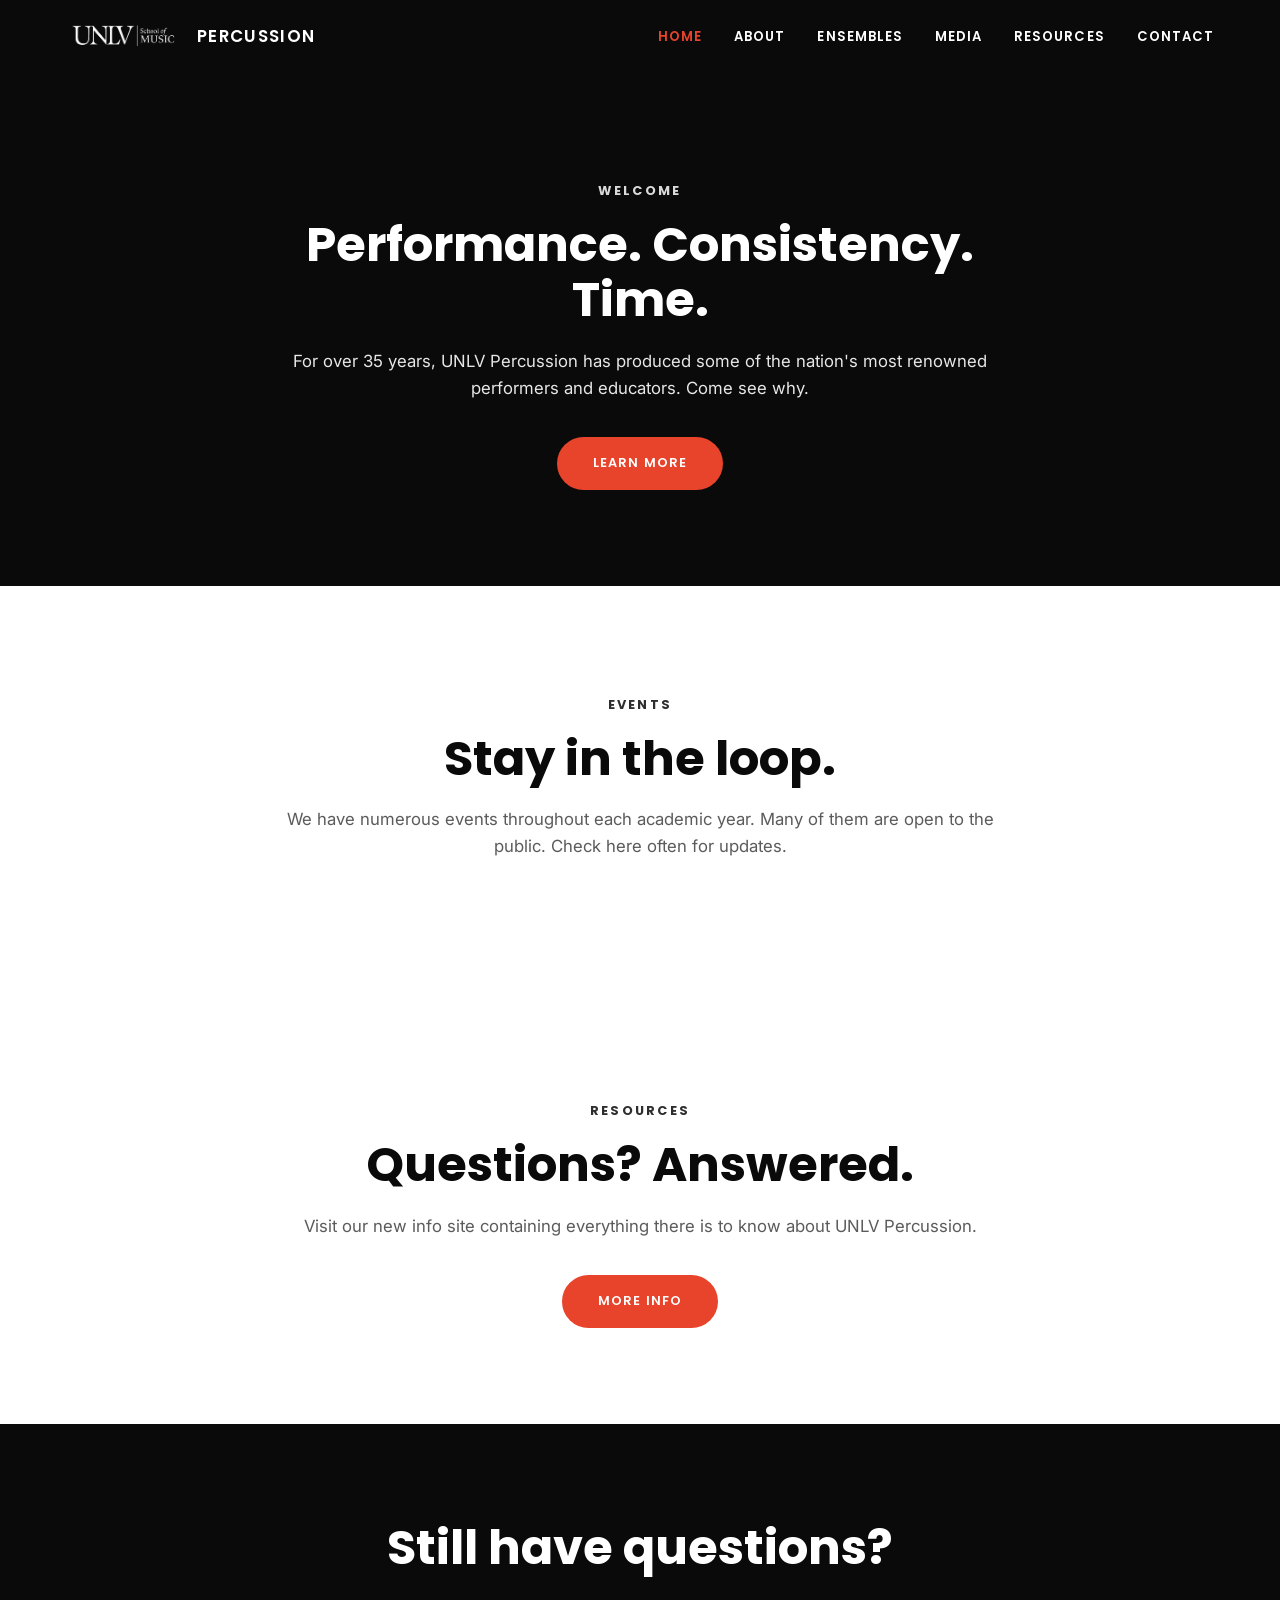
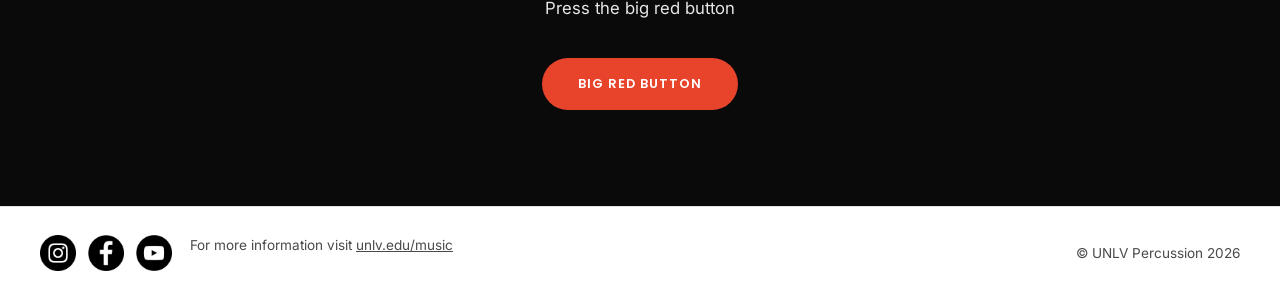
==== index.html @ 46de3e6f "Rebuild unlvpercussion.com as a static HTML/CSS site Plain HTML pages (one folder per route, preserv" ====
<!DOCTYPE html>
<html lang="en">
<head>
<meta charset="UTF-8">
<meta name="viewport" content="width=device-width, initial-scale=1.0">
<title>Percussion Program | UNLV Percussion | Las Vegas</title>
<link rel="stylesheet" href="styles.css">
</head>
<body>

<header class="site-header">
  <div class="header-inner">
    <a href="index.html" class="brand">
      <img src="images/logo-som-seal.png" alt="UNLV School of Music" class="brand-seal">
      <span class="brand-name">PERCUSSION</span>
    </a>
    <button class="nav-toggle" aria-label="Toggle menu" aria-expanded="false">&#9776;</button>
    <nav class="site-nav">
      <ul>
        <li><a href="index.html" class="current">HOME</a></li>
        <li><a href="about-1/">ABOUT</a></li>
        <li><a href="ensembles/">ENSEMBLES</a></li>
        <li><a href="media/">MEDIA</a></li>
        <li class="has-dropdown">
          <a href="services-2/">RESOURCES</a>
          <ul class="dropdown">
            <li><a href="undergrad-resources/">Undergraduate Resources</a></li>
            <li><a href="graduate-resources/">Graduate Resources</a></li>
          </ul>
        </li>
        <li><a href="contact/">CONTACT</a></li>
      </ul>
    </nav>
  </div>
</header>

<main>

  <section class="block block-dark">
    <div class="block-inner">
      <p class="eyebrow">WELCOME</p>
      <h1>Performance. Consistency. Time.</h1>
      <p class="subtext">For over 35 years, UNLV Percussion has produced some of the nation's most renowned performers and educators. Come see why.</p>
      <div class="btn-wrap">
        <a href="about-1/" class="btn">Learn More</a>
      </div>
    </div>
  </section>

  <section class="block block-light">
    <div class="block-inner">
      <p class="eyebrow">EVENTS</p>
      <h2>Stay in the loop.</h2>
      <p class="subtext">We have numerous events throughout each academic year. Many of them are open to the public. Check here often for updates.</p>
    </div>
  </section>

  <section class="block block-light">
    <div class="block-inner">
      <p class="eyebrow">RESOURCES</p>
      <h2>Questions? Answered.</h2>
      <p class="subtext">Visit our new info site containing everything there is to know about UNLV Percussion.</p>
      <div class="btn-wrap">
        <a href="https://unlvpercussion.info/" class="btn">More Info</a>
      </div>
    </div>
  </section>

  <section class="block block-dark">
    <div class="block-inner">
      <h2>Still have questions?</h2>
      <p class="subtext">Press the big red button</p>
      <div class="btn-wrap">
        <a href="contact/" class="btn">Big Red Button</a>
      </div>
    </div>
  </section>

</main>

<footer class="site-footer">
  <div class="footer-inner">
    <div class="social-links">
      <a href="https://www.instagram.com/unlvpercussion" aria-label="Instagram"><img src="images/icon-instagram.png" alt="Instagram"></a>
      <a href="https://www.facebook.com/unlvpercussion" aria-label="Facebook"><img src="images/icon-facebook.png" alt="Facebook"></a>
      <a href="https://www.youtube.com/user/unlvpercussion" aria-label="YouTube"><img src="images/icon-youtube.png" alt="YouTube"></a>
      <span class="footer-note">For more information visit <a href="https://www.unlv.edu/music">unlv.edu/music</a></span>
    </div>
    <p class="copyright">&copy; UNLV Percussion 2026</p>
  </div>
</footer>

<script src="nav.js"></script>
</body>
</html>
---- styles.css ----
/* UNLV Percussion — shared stylesheet
   Fonts: Poppins (headings/UI), Inter (body text) */

@import url('https://fonts.googleapis.com/css2?family=Poppins:wght@500;600;700;800&family=Inter:wght@400;500;600&display=swap');

:root {
  --black: #0a0a0a;
  --white: #ffffff;
  --red: #e8432b;
  --red-dark: #cf3420;
  --gray-text: #4a4a4a;
  --gray-border: #e2e2e2;
  --card-bg: #1c1c1c;
  --max-width: 1200px;
  --header-height: 72px;
  --font-head: 'Poppins', sans-serif;
  --font-body: 'Inter', sans-serif;
}

* {
  box-sizing: border-box;
}

html {
  scroll-behavior: smooth;
}

body {
  margin: 0;
  font-family: var(--font-body);
  color: var(--black);
  background: var(--white);
  line-height: 1.6;
}

img {
  max-width: 100%;
  display: block;
}

a {
  color: inherit;
  text-decoration: none;
}

ul {
  list-style: none;
  margin: 0;
  padding: 0;
}

h1, h2, h3, h4, h5 {
  font-family: var(--font-head);
  font-weight: 700;
  line-height: 1.15;
  margin: 0;
}

.visually-hidden {
  position: absolute;
  width: 1px;
  height: 1px;
  overflow: hidden;
  clip: rect(0 0 0 0);
  white-space: nowrap;
}

/* ---------- Header ---------- */

.site-header {
  position: sticky;
  top: 0;
  z-index: 100;
  background: var(--black);
  color: var(--white);
}

.header-inner {
  max-width: var(--max-width);
  margin: 0 auto;
  display: flex;
  align-items: center;
  justify-content: space-between;
  gap: 24px;
  padding: 14px 24px;
  min-height: var(--header-height);
}

.brand {
  display: flex;
  align-items: center;
  gap: 14px;
  flex-shrink: 0;
}

.brand-seal {
  height: 34px;
  width: auto;
}

.brand-name {
  font-family: var(--font-head);
  font-weight: 600;
  letter-spacing: 0.08em;
  font-size: 1.05rem;
  white-space: nowrap;
}

.nav-toggle {
  display: none;
  background: none;
  border: none;
  color: var(--white);
  font-size: 1.6rem;
  cursor: pointer;
  padding: 4px 8px;
}

.site-nav > ul {
  display: flex;
  align-items: center;
  gap: 28px;
}

.site-nav a {
  font-family: var(--font-head);
  font-weight: 600;
  font-size: 0.82rem;
  letter-spacing: 0.08em;
  text-transform: uppercase;
  padding: 8px 2px;
  white-space: nowrap;
}

.site-nav a:hover,
.site-nav a.current {
  color: var(--red);
}

.has-dropdown {
  position: relative;
}

.dropdown {
  position: absolute;
  top: 100%;
  left: 0;
  margin-top: 8px;
  background: var(--card-bg);
  min-width: 220px;
  border-radius: 8px;
  padding: 8px;
  box-shadow: 0 12px 30px rgba(0, 0, 0, 0.4);
  opacity: 0;
  visibility: hidden;
  transform: translateY(6px);
  transition: opacity 0.15s ease, transform 0.15s ease, visibility 0.15s;
}

.has-dropdown:hover .dropdown,
.has-dropdown:focus-within .dropdown {
  opacity: 1;
  visibility: visible;
  transform: translateY(0);
}

.dropdown li a {
  display: block;
  padding: 10px 12px;
  border-radius: 6px;
  text-transform: none;
  letter-spacing: 0;
  font-weight: 500;
  font-size: 0.85rem;
}

.dropdown li a:hover {
  background: rgba(255, 255, 255, 0.08);
  color: var(--white);
}

/* ---------- Buttons ---------- */

.btn {
  display: inline-block;
  font-family: var(--font-head);
  font-weight: 600;
  font-size: 0.8rem;
  letter-spacing: 0.08em;
  text-transform: uppercase;
  color: var(--white);
  background: var(--red);
  padding: 16px 36px;
  border-radius: 999px;
  border: none;
  cursor: pointer;
  transition: background 0.2s ease, transform 0.2s ease;
}

.btn:hover {
  background: var(--red-dark);
  transform: translateY(-1px);
}

/* ---------- Section blocks ---------- */

.block {
  padding: 96px 24px;
}

.block-inner {
  max-width: 760px;
  margin: 0 auto;
  text-align: center;
}

.block-dark {
  background: var(--black);
  color: var(--white);
}

.block-light {
  background: var(--white);
  color: var(--black);
}

.eyebrow {
  font-family: var(--font-head);
  font-weight: 700;
  font-size: 0.8rem;
  letter-spacing: 0.18em;
  text-transform: uppercase;
  margin-bottom: 16px;
  opacity: 0.85;
}

.block h1,
.block h2 {
  font-size: clamp(2rem, 5vw, 3rem);
  margin-bottom: 20px;
}

.block .subtext {
  font-size: 1.05rem;
  margin-bottom: 36px;
  opacity: 0.9;
}

.block-light .subtext {
  color: var(--gray-text);
}

.block .btn-wrap {
  margin-top: 8px;
}

.small-note {
  font-size: 0.95rem;
  margin: 24px 0 0;
}

.ghost-space {
  height: 2px;
}

/* ---------- Hero (page title) ---------- */

.hero {
  background: var(--black);
  color: var(--white);
  padding: 90px 24px 110px;
  text-align: center;
}

.hero-inner {
  max-width: 820px;
  margin: 0 auto;
}

.hero h1 {
  font-size: clamp(1.9rem, 4.5vw, 2.6rem);
  margin-bottom: 18px;
}

.hero h2 {
  font-size: clamp(2rem, 5vw, 3.1rem);
  margin-bottom: 18px;
}

.hero .subtext {
  font-size: 1.05rem;
  opacity: 0.9;
  max-width: 640px;
  margin: 0 auto 32px;
}

/* ---------- About page ---------- */

.copy-block {
  max-width: 760px;
  margin: 0 auto;
  padding: 80px 24px;
}

.copy-block h2 {
  font-size: 2rem;
  margin-bottom: 28px;
  text-align: center;
}

.copy-block p {
  margin: 0 0 20px;
  color: var(--gray-text);
}

.copy-block p:last-child {
  margin-bottom: 0;
}

.faculty-section {
  background: var(--black);
  color: var(--white);
  padding: 80px 24px;
}

.faculty-section h2 {
  text-align: center;
  font-size: 2rem;
  margin-bottom: 48px;
}

.faculty-section + .faculty-section {
  padding-top: 0;
}

.faculty-grid {
  max-width: var(--max-width);
  margin: 0 auto 64px;
  display: grid;
  grid-template-columns: repeat(3, 1fr);
  gap: 24px;
}

.faculty-grid:last-child {
  margin-bottom: 0;
}

.faculty-grid.single {
  grid-template-columns: minmax(220px, 320px);
  justify-content: center;
}

.faculty-card {
  position: relative;
  border-radius: 10px;
  overflow: hidden;
  aspect-ratio: 4 / 3.8;
  background: #2a2a2a;
}

.faculty-card img {
  width: 100%;
  height: 100%;
  object-fit: cover;
}

.faculty-caption {
  position: absolute;
  left: 0;
  right: 0;
  bottom: 0;
  padding: 16px;
  background: linear-gradient(to top, rgba(0, 0, 0, 0.88), rgba(0, 0, 0, 0));
}

.faculty-caption .name {
  display: block;
  font-family: var(--font-head);
  font-weight: 600;
  font-size: 1rem;
  margin-bottom: 4px;
}

.faculty-caption .role {
  display: block;
  font-size: 0.8rem;
  opacity: 0.85;
}

/* ---------- Ensembles page ---------- */

.ensemble-row {
  display: grid;
  grid-template-columns: 1fr 1fr;
  align-items: stretch;
}

.ensemble-row:nth-child(even) .ensemble-media {
  order: 2;
}

.ensemble-media img {
  width: 100%;
  height: 100%;
  object-fit: cover;
  min-height: 360px;
}

.ensemble-copy {
  padding: 56px 48px;
  align-self: center;
}

.ensemble-copy.full-width {
  grid-column: 1 / -1;
  max-width: 640px;
  margin: 0 auto;
  text-align: left;
  padding: 56px 24px;
}

.ensemble-kicker {
  font-family: var(--font-head);
  font-weight: 700;
  font-size: 0.78rem;
  letter-spacing: 0.1em;
  text-transform: uppercase;
  color: var(--red);
  margin-bottom: 8px;
}

.ensemble-copy h3 {
  font-size: 1.3rem;
  margin-bottom: 18px;
}

.ensemble-copy p {
  color: var(--gray-text);
  margin: 0;
}

/* ---------- Media page ---------- */

.media-intro {
  padding: 90px 24px 48px;
}

.featured-video {
  max-width: var(--max-width);
  margin: 0 auto 80px;
  padding: 0 24px;
}

.featured-video .video-frame {
  position: relative;
  padding-top: 42%;
  border-radius: 10px;
  overflow: hidden;
  background: #111;
}

.featured-video .video-frame iframe {
  position: absolute;
  inset: 0;
  width: 100%;
  height: 100%;
  border: 0;
}

.featured-video .video-title {
  margin-top: 18px;
  font-size: 1.1rem;
}

.gallery-section {
  background: var(--white);
  padding: 80px 24px;
  text-align: center;
}

.gallery-section .subtext {
  color: var(--gray-text);
  max-width: 600px;
  margin: 0 auto 40px;
}

.gallery-grid {
  max-width: var(--max-width);
  margin: 0 auto;
  columns: 5 220px;
  column-gap: 14px;
}

.gallery-grid img {
  width: 100%;
  margin-bottom: 14px;
  border-radius: 6px;
  break-inside: avoid;
}

.videos-section {
  background: var(--black);
  color: var(--white);
  padding: 80px 24px 56px;
  text-align: center;
}

.videos-section .subtext {
  opacity: 0.85;
  max-width: 600px;
  margin: 0 auto;
}

.video-grid {
  max-width: var(--max-width);
  margin: 56px auto 0;
  display: grid;
  grid-template-columns: repeat(3, 1fr);
  gap: 28px;
  text-align: left;
  background: var(--white);
  color: var(--black);
  padding: 0 24px 56px;
}

.video-card .video-frame {
  position: relative;
  padding-top: 56.25%;
  border-radius: 8px;
  overflow: hidden;
  background: #111;
  margin-bottom: 14px;
}

.video-card .video-frame iframe {
  position: absolute;
  inset: 0;
  width: 100%;
  height: 100%;
  border: 0;
}

.video-card h3 {
  font-size: 0.98rem;
  font-weight: 600;
}

.load-more-wrap {
  text-align: center;
  padding: 0 24px 72px;
  background: var(--white);
}

.load-more-wrap button {
  font-family: var(--font-head);
  font-weight: 600;
  font-size: 0.85rem;
  letter-spacing: 0.05em;
  background: none;
  border: none;
  border-bottom: 1px solid var(--black);
  padding-bottom: 2px;
  cursor: pointer;
}

/* ---------- Contact page ---------- */

.contact-hero .btn {
  margin-top: 8px;
}

/* ---------- Footer ---------- */

.site-footer {
  background: var(--white);
  border-top: 1px solid var(--gray-border);
  padding: 28px 24px;
}

.footer-inner {
  max-width: var(--max-width);
  margin: 0 auto;
  display: flex;
  align-items: center;
  justify-content: space-between;
  gap: 20px;
  flex-wrap: wrap;
}

.social-links {
  display: flex;
  align-items: center;
  gap: 12px;
  flex-wrap: wrap;
}

.social-links a {
  display: inline-flex;
  width: 36px;
  height: 36px;
}

.social-links img {
  width: 36px;
  height: 36px;
}

.footer-note {
  font-size: 0.85rem;
  color: var(--gray-text);
  margin-left: 6px;
}

.footer-note a {
  text-decoration: underline;
}

.copyright {
  font-size: 0.85rem;
  color: var(--gray-text);
  margin: 0;
}

/* ---------- 404 page ---------- */

.not-found {
  min-height: 60vh;
  display: flex;
  align-items: center;
  justify-content: center;
  text-align: center;
  padding: 80px 24px;
}

.not-found h1 {
  font-size: clamp(2.4rem, 8vw, 4rem);
  margin-bottom: 16px;
}

.not-found p {
  color: var(--gray-text);
  margin-bottom: 28px;
}

/* ---------- Responsive ---------- */

@media (max-width: 900px) {
  .faculty-grid {
    grid-template-columns: repeat(2, 1fr);
  }

  .video-grid {
    grid-template-columns: repeat(2, 1fr);
  }

  .gallery-grid {
    columns: 3 180px;
  }
}

@media (max-width: 760px) {
  .nav-toggle {
    display: inline-block;
  }

  .site-nav {
    position: fixed;
    top: var(--header-height);
    left: 0;
    right: 0;
    bottom: 0;
    background: var(--black);
    transform: translateX(100%);
    transition: transform 0.25s ease;
    overflow-y: auto;
  }

  .site-nav.is-open {
    transform: translateX(0);
  }

  .site-nav > ul {
    flex-direction: column;
    align-items: stretch;
    gap: 0;
    padding: 12px 24px 40px;
  }

  .site-nav > ul > li {
    border-bottom: 1px solid rgba(255, 255, 255, 0.1);
  }

  .site-nav a {
    display: block;
    padding: 16px 4px;
    font-size: 0.95rem;
  }

  .has-dropdown .dropdown {
    position: static;
    opacity: 1;
    visibility: visible;
    transform: none;
    box-shadow: none;
    background: rgba(255, 255, 255, 0.04);
    margin-top: 0;
    padding: 0 0 8px;
    display: none;
  }

  .has-dropdown.is-open .dropdown {
    display: block;
  }

  .ensemble-row,
  .ensemble-row:nth-child(even) .ensemble-media {
    grid-template-columns: 1fr;
    order: initial;
  }

  .ensemble-row {
    display: block;
  }

  .ensemble-media img {
    min-height: 260px;
  }

  .ensemble-copy {
    padding: 36px 24px;
  }

  .faculty-grid,
  .faculty-grid.single {
    grid-template-columns: 1fr;
  }

  .video-grid {
    grid-template-columns: 1fr;
  }

  .gallery-grid {
    columns: 2 150px;
  }

  .footer-inner {
    flex-direction: column;
    align-items: flex-start;
  }
}
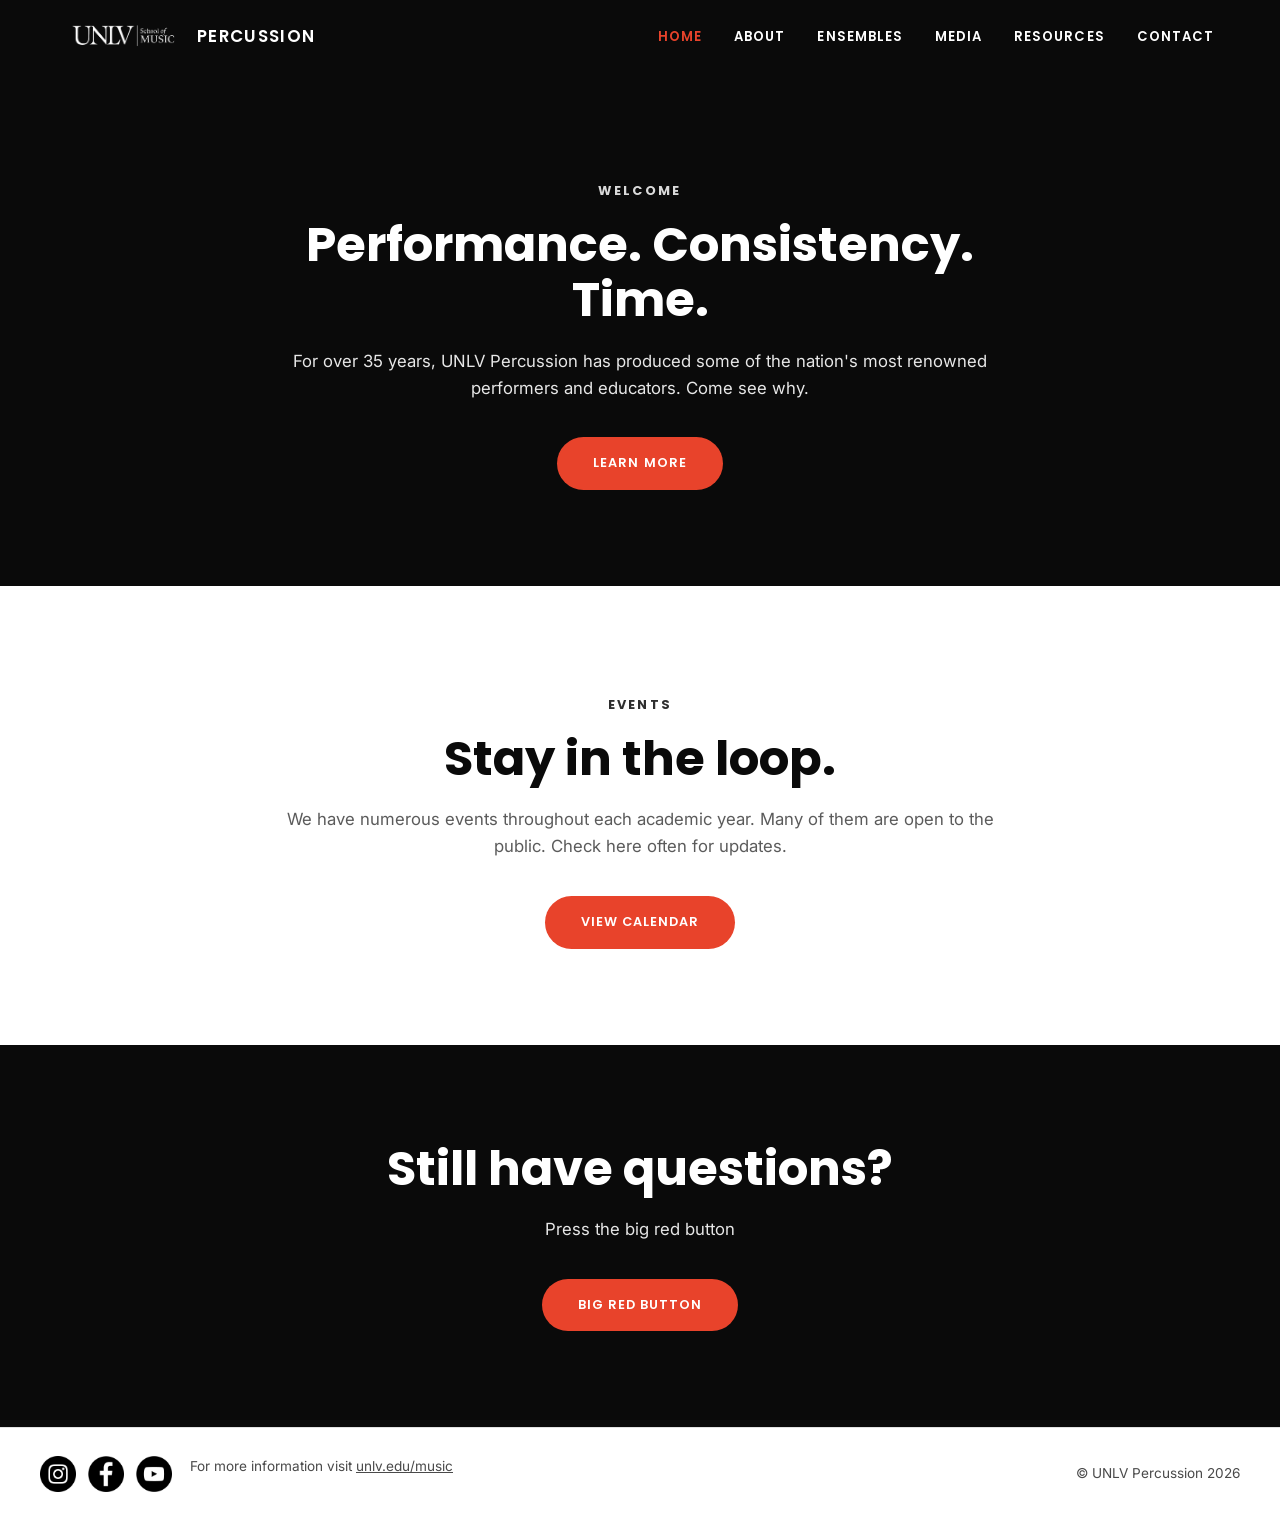
==== commit d3f107a0: "Replace Resources teaser with calendar CTA on home page Removes the "Questions? Answered." section a" ====
--- a/index.html
+++ b/index.html
@@ -52,16 +52,8 @@
       <p class="eyebrow">EVENTS</p>
       <h2>Stay in the loop.</h2>
       <p class="subtext">We have numerous events throughout each academic year. Many of them are open to the public. Check here often for updates.</p>
-    </div>
-  </section>
-
-  <section class="block block-light">
-    <div class="block-inner">
-      <p class="eyebrow">RESOURCES</p>
-      <h2>Questions? Answered.</h2>
-      <p class="subtext">Visit our new info site containing everything there is to know about UNLV Percussion.</p>
       <div class="btn-wrap">
-        <a href="https://unlvpercussion.info/" class="btn">More Info</a>
+        <a href="#GOOGLE_CALENDAR_LINK_HERE" class="btn">View Calendar</a>
       </div>
     </div>
   </section>
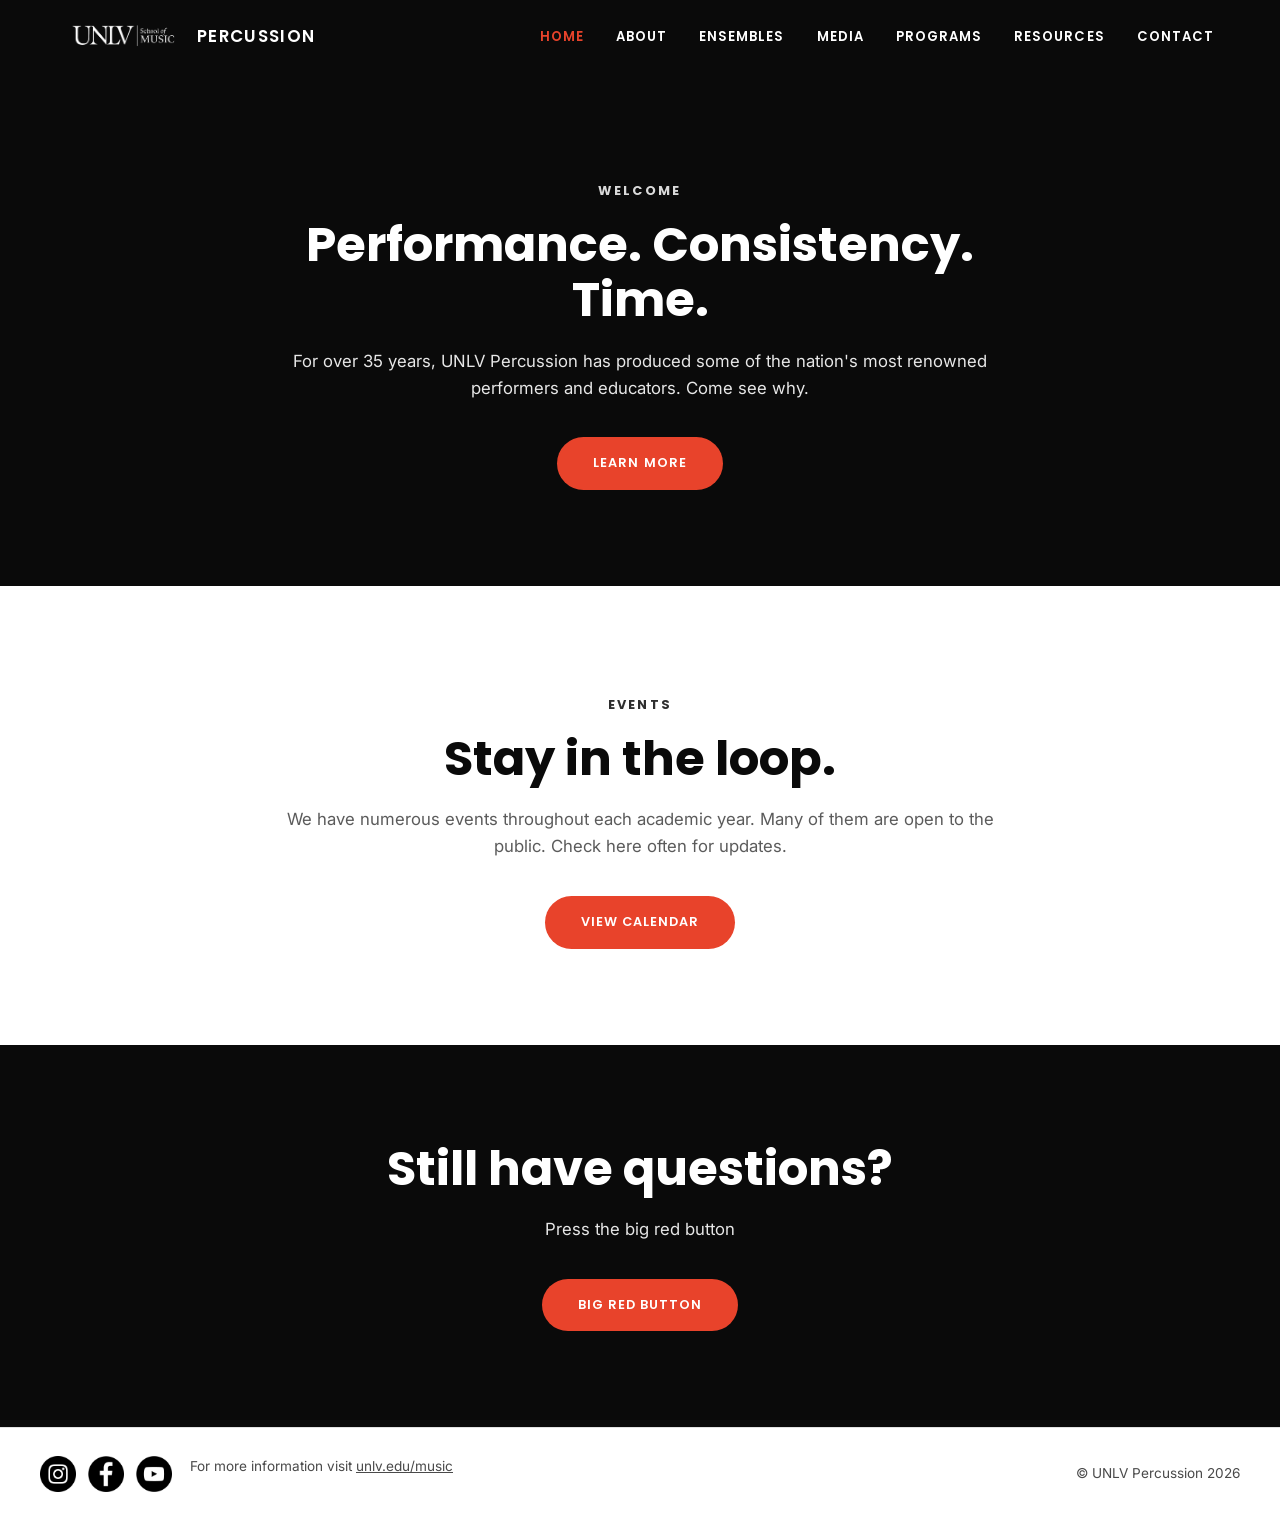
==== commit a559cdcd: "Add Programs page and nav link; fix name spellings in Nov 22 program - New /programs/ page listing c" ====
--- a/index.html
+++ b/index.html
@@ -21,6 +21,7 @@
         <li><a href="about-1/">ABOUT</a></li>
         <li><a href="ensembles/">ENSEMBLES</a></li>
         <li><a href="media/">MEDIA</a></li>
+        <li><a href="programs/">PROGRAMS</a></li>
         <li class="has-dropdown">
           <a href="services-2/">RESOURCES</a>
           <ul class="dropdown">
@@ -53,7 +54,7 @@
       <h2>Stay in the loop.</h2>
       <p class="subtext">We have numerous events throughout each academic year. Many of them are open to the public. Check here often for updates.</p>
       <div class="btn-wrap">
-        <a href="#GOOGLE_CALENDAR_LINK_HERE" class="btn">View Calendar</a>
+        <a href="https://calendar.google.com/calendar/embed?src=c_94c877bdadbe84c66993e6d8542c8fbf36b878370a02713cd090d3c8a8361035%40group.calendar.google.com&ctz=America%2FLos_Angeles" class="btn">View Calendar</a>
       </div>
     </div>
   </section>
--- a/styles.css
+++ b/styles.css
@@ -23,6 +23,11 @@
 
 html {
   scroll-behavior: smooth;
+}
+
+html,
+body {
+  overflow-x: hidden;
 }
 
 body {
@@ -447,7 +452,7 @@
 
 .featured-video {
   max-width: var(--max-width);
-  margin: 0 auto 80px;
+  margin: 64px auto 80px;
   padding: 0 24px;
 }
 
@@ -475,13 +480,6 @@
 .gallery-section {
   background: var(--white);
   padding: 80px 24px;
-  text-align: center;
-}
-
-.gallery-section .subtext {
-  color: var(--gray-text);
-  max-width: 600px;
-  margin: 0 auto 40px;
 }
 
 .gallery-grid {
@@ -496,19 +494,6 @@
   margin-bottom: 14px;
   border-radius: 6px;
   break-inside: avoid;
-}
-
-.videos-section {
-  background: var(--black);
-  color: var(--white);
-  padding: 80px 24px 56px;
-  text-align: center;
-}
-
-.videos-section .subtext {
-  opacity: 0.85;
-  max-width: 600px;
-  margin: 0 auto;
 }
 
 .video-grid {
@@ -545,28 +530,78 @@
   font-weight: 600;
 }
 
-.load-more-wrap {
-  text-align: center;
-  padding: 0 24px 72px;
-  background: var(--white);
-}
-
-.load-more-wrap button {
-  font-family: var(--font-head);
-  font-weight: 600;
-  font-size: 0.85rem;
-  letter-spacing: 0.05em;
-  background: none;
-  border: none;
-  border-bottom: 1px solid var(--black);
-  padding-bottom: 2px;
-  cursor: pointer;
-}
-
 /* ---------- Contact page ---------- */
 
 .contact-hero .btn {
   margin-top: 8px;
+}
+
+/* ---------- Programs page ---------- */
+
+.programs-hero {
+  padding-bottom: 48px;
+}
+
+.program-index {
+  background: var(--black);
+  color: var(--white);
+  padding: 0 24px 96px;
+}
+
+.program-cards {
+  max-width: 760px;
+  margin: 0 auto;
+  display: grid;
+  gap: 16px;
+}
+
+.program-card {
+  display: block;
+  background: var(--card-bg);
+  border-left: 4px solid var(--red);
+  border-radius: 10px;
+  padding: 24px;
+  transition: background 0.2s ease;
+}
+
+.program-card:hover,
+.program-card:focus-visible {
+  background: #262626;
+}
+
+.program-card span {
+  display: block;
+}
+
+.program-card-date {
+  font-family: var(--font-head);
+  font-weight: 600;
+  font-size: 0.78rem;
+  letter-spacing: 0.1em;
+  text-transform: uppercase;
+  color: var(--red);
+  margin-bottom: 6px;
+}
+
+.program-card-title {
+  font-family: var(--font-head);
+  font-weight: 700;
+  font-size: 1.3rem;
+  line-height: 1.25;
+  margin-bottom: 4px;
+}
+
+.program-card-venue {
+  opacity: 0.8;
+  margin-bottom: 14px;
+}
+
+.program-card-cta {
+  font-family: var(--font-head);
+  font-weight: 600;
+  font-size: 0.8rem;
+  letter-spacing: 0.08em;
+  text-transform: uppercase;
 }
 
 /* ---------- Footer ---------- */
@@ -658,7 +693,9 @@
   }
 }
 
-@media (max-width: 760px) {
+/* Collapse the nav into the menu button before the links run out of room
+   (seven top-level links need ~980px). Keep in sync with nav.js. */
+@media (max-width: 1000px) {
   .nav-toggle {
     display: inline-block;
   }
@@ -711,7 +748,9 @@
   .has-dropdown.is-open .dropdown {
     display: block;
   }
-
+}
+
+@media (max-width: 760px) {
   .ensemble-row,
   .ensemble-row:nth-child(even) .ensemble-media {
     grid-template-columns: 1fr;
